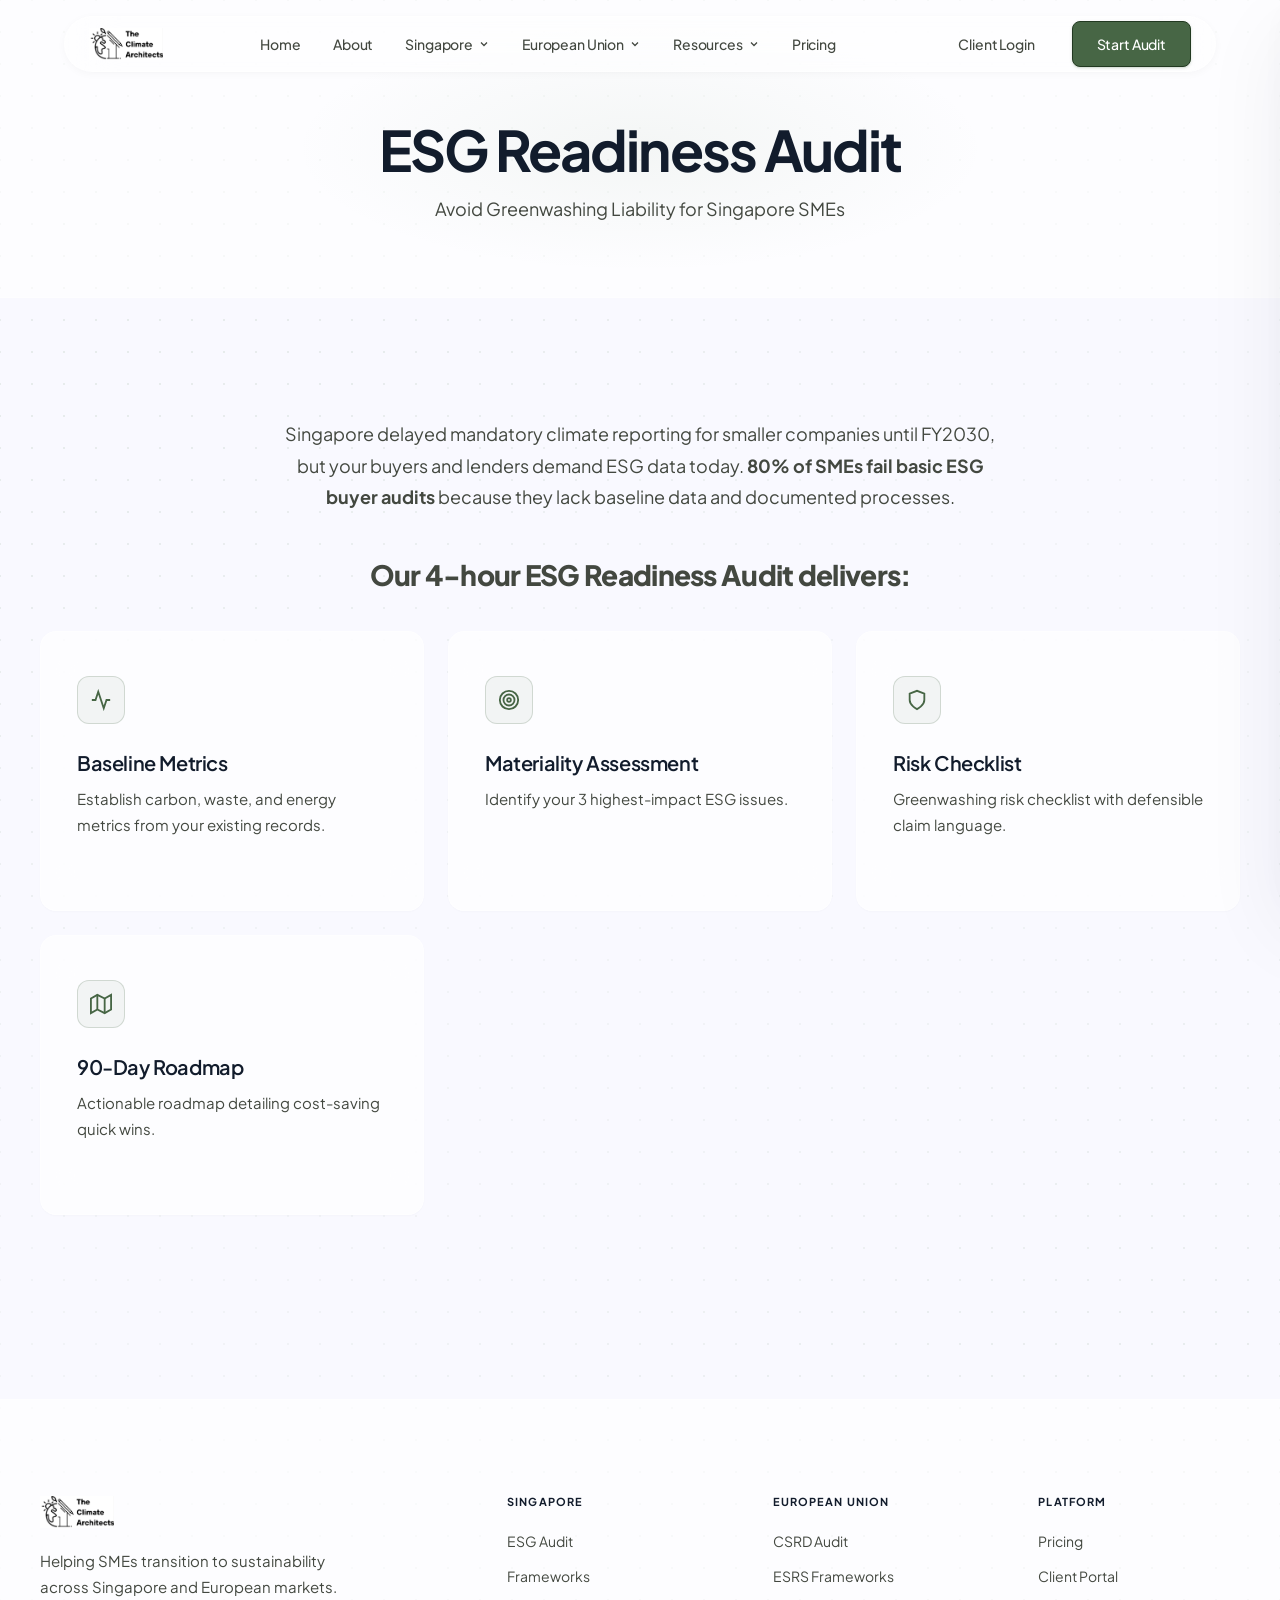
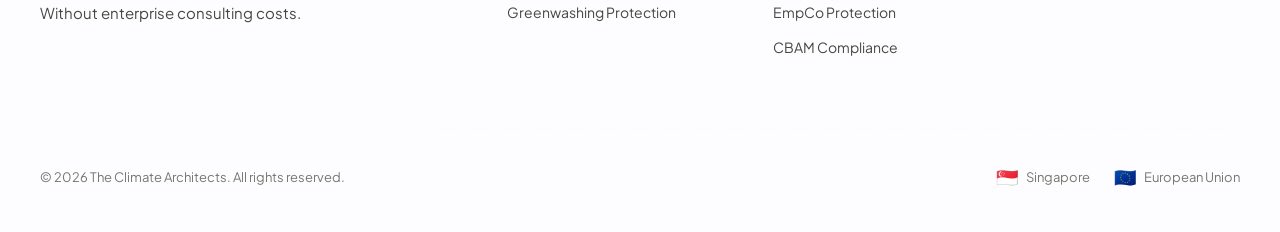
==== public/audit.html @ 2e33638d "Add files via upload" ====
<!DOCTYPE html>
<html lang="en">
<head>
    <meta charset="UTF-8">
    <meta name="viewport" content="width=device-width, initial-scale=1.0">
    <title>ESG Readiness Audit | The Climate Architects</title>
    <link rel="stylesheet" href="css/theme.css?v=3.1">
    
</head>
<body>

<div id="canvas-container"></div>

<nav id="navbar">
    <div class="nav-container">
        <a href="index.html" class="logo"><img src="logo.png" alt="The Climate Architects Logo"></a>
        <ul class="nav-links">
            <li><a href="index.html">Home</a></li>
            <li><a href="index.html#about">About</a></li>
            
            <li>
                <button class="nav-parent">
                    Singapore <svg width="12" height="12" viewBox="0 0 24 24" fill="none" stroke="currentColor" stroke-width="2.5"><polyline points="6 9 12 15 18 9"/></svg>
                </button>
                <div class="nav-dropdown">
                    <div class="dropdown-section-label">Singapore Services</div>
                    <a href="audit.html" class="active">ESG Readiness Audit <span class="dd-market sg">SG</span></a>
                    <a href="frameworks.html" >ESG Frameworks <span class="dd-market sg">SG</span></a>
                    <a href="protection.html" >Greenwashing Protection <span class="dd-market sg">SG</span></a>
                </div>
            </li>

            <li>
                <button class="nav-parent">
                    European Union <svg width="12" height="12" viewBox="0 0 24 24" fill="none" stroke="currentColor" stroke-width="2.5"><polyline points="6 9 12 15 18 9"/></svg>
                </button>
                <div class="nav-dropdown">
                    <div class="dropdown-section-label">EU Services</div>
                    <a href="eu-audit.html">CSRD Gap Analysis <span class="dd-market eu">EU</span></a>
                    <a href="eu-frameworks.html">ESRS Frameworks <span class="dd-market eu">EU</span></a>
                    <a href="eu-protection.html">Greenwashing (EmpCo) <span class="dd-market eu">EU</span></a>
                    <a href="eu-cbam.html">CBAM Compliance <span class="dd-market eu">EU</span></a>
                </div>
            </li>
            
            <li>
                <button class="nav-parent">Resources <svg width="12" height="12" viewBox="0 0 24 24" fill="none" stroke="currentColor" stroke-width="2.5"><polyline points="6 9 12 15 18 9"/></svg></button>
                <div class="nav-dropdown">
                    <div class="dropdown-section-label">Knowledge Hub</div>
                    <a href="index.html#decarb-lab">Decarbonisation Lab</a>
                    <a href="#">Templates Library</a>
                    <a href="#">Academy & Blog</a>
                </div>
            </li>

            <li><a href="pricing.html" >Pricing</a></li>
        </ul>
        <div class="nav-cta">
            <a href="dashboard.html" class="btn btn-ghost-login">Client Login</a>
            <a href="dashboard.html" class="btn btn-primary">Start Audit</a>
        </div>
        <button class="mobile-toggle" aria-label="Toggle navigation" aria-expanded="false">
            <span></span>
            <span></span>
            <span></span>
        </button>
    </div>
</nav>

<!-- Mobile Navigation Drawer -->
<div class="mobile-nav-drawer" id="mobileNavDrawer">
    <ul class="mobile-nav-links">
        <li><a href="index.html">Home</a></li>
        <li><a href="index.html#about">About</a></li>
        <li>
            <button>Singapore <svg width="12" height="12" viewBox="0 0 24 24" fill="none" stroke="currentColor" stroke-width="2.5"><polyline points="6 9 12 15 18 9"/></svg></button>
            <div class="mobile-sub-drawer">
                <a href="audit.html">ESG Readiness Audit</a>
                <a href="frameworks.html">ESG Frameworks</a>
                <a href="protection.html">Greenwashing Protection</a>
            </div>
        </li>
        <li>
            <button>European Union <svg width="12" height="12" viewBox="0 0 24 24" fill="none" stroke="currentColor" stroke-width="2.5"><polyline points="6 9 12 15 18 9"/></svg></button>
            <div class="mobile-sub-drawer">
                <a href="eu-audit.html">CSRD Gap Analysis</a>
                <a href="eu-frameworks.html">ESRS Frameworks</a>
                <a href="eu-protection.html">Greenwashing (EmpCo)</a>
                <a href="eu-cbam.html">CBAM Compliance</a>
            </div>
        </li>
        <li>
            <button>Resources <svg width="12" height="12" viewBox="0 0 24 24" fill="none" stroke="currentColor" stroke-width="2.5"><polyline points="6 9 12 15 18 9"/></svg></button>
            <div class="mobile-sub-drawer">
                <a href="index.html#decarb-lab">Decarbonisation Lab</a>
                <a href="#">Templates Library</a>
                <a href="#">Academy & Blog</a>
            </div>
        </li>
        <li><a href="pricing.html">Pricing</a></li>
        <li><a href="dashboard.html">Client Login</a></li>
    </ul>
</div>


    <div class="page-header">
        <h1 class="reveal">ESG Readiness Audit</h1>
        <p class="reveal delay-1">Avoid Greenwashing Liability for Singapore SMEs</p>
    </div>

    <section>
        <div class="section-container">
            <div class="text-content reveal">
                <p>Singapore delayed mandatory climate reporting for smaller companies until FY2030, but your buyers and lenders demand ESG data today. <strong>80% of SMEs fail basic ESG buyer audits</strong> because they lack baseline data and documented processes.</p>
            </div>
            <h3 class="reveal" style="text-align: center; margin-bottom: 40px; font-weight: 800; color: var(--color-charcoal-700);">Our 4-hour ESG Readiness Audit delivers:</h3>
            <div class="value-props">
                <div class="value-card reveal"><div class="icon-box"><svg viewBox="0 0 24 24" fill="none" stroke="currentColor" stroke-width="2"><polyline points="22 12 18 12 15 21 9 3 6 12 2 12"/></svg></div><h3>Baseline Metrics</h3><p>Establish carbon, waste, and energy metrics from your existing records.</p></div>
                <div class="value-card reveal"><div class="icon-box"><svg viewBox="0 0 24 24" fill="none" stroke="currentColor" stroke-width="2"><circle cx="12" cy="12" r="10"/><circle cx="12" cy="12" r="6"/><circle cx="12" cy="12" r="2"/></svg></div><h3>Materiality Assessment</h3><p>Identify your 3 highest-impact ESG issues.</p></div>
                <div class="value-card reveal"><div class="icon-box"><svg viewBox="0 0 24 24" fill="none" stroke="currentColor" stroke-width="2"><path d="M12 22s8-4 8-10V5l-8-3-8 3v7c0 6 8 10 8 10z"/></svg></div><h3>Risk Checklist</h3><p>Greenwashing risk checklist with defensible claim language.</p></div>
                <div class="value-card reveal"><div class="icon-box"><svg viewBox="0 0 24 24" fill="none" stroke="currentColor" stroke-width="2"><polygon points="1 6 1 22 8 18 16 22 23 18 23 2 16 6 8 2 1 6"/><line x1="8" y1="2" x2="8" y2="18"/><line x1="16" y1="6" x2="16" y2="22"/></svg></div><h3>90-Day Roadmap</h3><p>Actionable roadmap detailing cost-saving quick wins.</p></div>
            </div>
        </div>
    </section>

    <footer>
    <div class="footer-content">
        <div>
            <a href="index.html" class="footer-logo"><img src="logo.png" alt="The Climate Architects Logo"></a>
            <p style="font-size: 15px; max-width: 300px;">Helping SMEs transition to sustainability across Singapore and European markets. Without enterprise consulting costs.</p>
        </div>
        <div class="footer-section">
            <h3>Singapore</h3>
            <ul class="footer-links">
                <li><a href="audit.html">ESG Audit</a></li>
                <li><a href="frameworks.html">Frameworks</a></li>
                <li><a href="protection.html">Greenwashing Protection</a></li>
            </ul>
        </div>
        <div class="footer-section">
            <h3>European Union</h3>
            <ul class="footer-links">
                <li><a href="eu-audit.html">CSRD Audit</a></li>
                <li><a href="eu-frameworks.html">ESRS Frameworks</a></li>
                <li><a href="eu-protection.html">EmpCo Protection</a></li>
                <li><a href="eu-cbam.html">CBAM Compliance</a></li>
            </ul>
        </div>
        <div class="footer-section">
            <h3>Platform</h3>
            <ul class="footer-links">
                <li><a href="pricing.html">Pricing</a></li>
                <li><a href="dashboard.html">Client Portal</a></li>
            </ul>
        </div>
    </div>
    <div class="footer-bottom">
        <span>&copy; 2026 The Climate Architects. All rights reserved.</span>
        <span style="display:flex;gap:24px;align-items:center;">
            <span style="display:flex;align-items:center;gap:8px;"><span style="font-size:18px;">🇸🇬</span> Singapore</span>
            <span style="display:flex;align-items:center;gap:8px;"><span style="font-size:18px;">🇪🇺</span> European Union</span>
        </span>
    </div>
</footer>
<script src="js/main.js?v=3.1"></script>
</body>
</html>
---- public/css/theme.css ----
/* ═══════════════════════════════════════════════════════════
   THE CLIMATE ARCHITECTS — DESIGN SYSTEM
   Inspired by: Climate Architect Pro (Stitch Horizon Remix)
   Version: 4.0 — Premium Remix
   ═══════════════════════════════════════════════════════════ */

@import url('https://fonts.googleapis.com/css2?family=Inter:wght@300;400;500;600;700&family=Plus+Jakarta+Sans:wght@300;400;500;600;700;800&display=swap');

/* ─────────────────────────────────────────
   1. DESIGN TOKENS
   ───────────────────────────────────────── */
:root {
    /* Primary Accent — Forest Green from Stitch Remix */
    --color-primary:          #476645;
    --color-primary-hover:    #304e2f;
    --color-primary-dark:     #223921;
    --color-primary-tint:     rgba(71, 102, 69, 0.06);
    --color-primary-tint2:    rgba(71, 102, 69, 0.12);
    --color-primary-border:   rgba(71, 102, 69, 0.20);
    --color-primary-glow:     rgba(71, 102, 69, 0.15);

    /* Surface Scale — Stitch Remix cool white/blue */
    --color-bg:               #f9f9ff;   /* surface — cool paper */
    --color-bg-subtle:        #f0f3ff;   /* surface-container-low */
    --color-bg-muted:         #e7eeff;   /* surface-container */
    --color-bg-card:          rgba(255, 255, 255, 0.65); /* glass card base */
    --color-bg-panel:         #f0f3ff;   /* legacy alias */
    --color-bg-white:         #FFFFFF;
    --color-bg-cream:         #f9f9ff;
    --color-bg-panel2:        #e7eeff;

    /* Borders — Glass Edge */
    --color-border:           rgba(255, 255, 255, 0.4);
    --color-border-hover:     rgba(255, 255, 255, 0.6);
    --color-border-light:     rgba(255, 255, 255, 0.3);

    /* Text Scale */
    --color-text:             #121c2c;   /* on-surface — high-contrast slate dark */
    --color-text-dark:        #121c2c;   /* legacy alias */
    --color-text-mid:         #434840;   /* on-surface-variant — soft charcoal body */
    --color-text-muted:       #737970;   /* outline */
    --color-text-light:       #939990;

    /* Fonts */
    --font-sans: 'Plus Jakarta Sans', 'Inter', sans-serif;
    --font-display: 'Plus Jakarta Sans', 'Inter', sans-serif;
    --font-mono: 'JetBrains Mono', 'Fira Code', monospace;

    /* Radius — Stitch Remix */
    --radius-sm:   4px;
    --radius-md:   8px;
    --radius-base: 12px;
    --radius-lg:   12px;
    --radius-xl:   16px;
    --radius-2xl:  16px;
    --radius-3xl:  24px;
    --radius-full: 9999px;

    /* Shadows — tonal, extremely soft */
    --shadow-xs:   0 1px 2px rgba(18, 28, 44, 0.02);
    --shadow-sm:   0 2px 8px rgba(18, 28, 44, 0.03), 0 1px 2px rgba(18, 28, 44, 0.01);
    --shadow-md:   0 8px 24px rgba(18, 28, 44, 0.04), 0 2px 8px rgba(18, 28, 44, 0.02);
    --shadow-lg:   0 20px 48px rgba(18, 28, 44, 0.05), 0 4px 16px rgba(18, 28, 44, 0.02);
    --shadow-xl:   0 32px 80px rgba(18, 28, 44, 0.06), 0 8px 32px rgba(18, 28, 44, 0.03);
    --shadow-glow: 0 0 0 1px rgba(71, 102, 69, 0.2), 0 4px 20px var(--color-primary-glow);

    /* Easing */
    --ease-out:    cubic-bezier(0.16, 1, 0.3, 1);
    --ease-spring: cubic-bezier(0.34, 1.56, 0.64, 1);
    --ease-in-out: cubic-bezier(0.4, 0, 0.2, 1);
    --transition-premium: cubic-bezier(0.16, 1, 0.3, 1);
    --transition-spring:  cubic-bezier(0.34, 1.56, 0.64, 1);

    /* Spacing Scale */
    --space-1: 4px;   --space-2: 8px;    --space-3: 12px;  --space-4: 16px;
    --space-5: 20px;  --space-6: 24px;   --space-8: 32px;  --space-10: 40px;
    --space-12: 48px; --space-16: 64px;  --space-20: 80px; --space-24: 96px;
    --space-32: 128px; --space-40: 160px;

    /* Legacy sage aliases */
    --color-primary-sage:         #476645;
    --color-primary-sage-hover:   #304e2f;
    --color-primary-sage-tint:    rgba(71, 102, 69, 0.06);
    --color-primary-sage-glow:    rgba(71, 102, 69, 0.15);
}

/* ─────────────────────────────────────────
   2. BASE RESET
   ───────────────────────────────────────── */
*, *::before, *::after {
    margin: 0;
    padding: 0;
    box-sizing: border-box;
}

html {
    scroll-behavior: smooth;
    -webkit-text-size-adjust: 100%;
    background: var(--color-bg);
}

body {
    font-family: var(--font-sans);
    font-size: 16px;
    line-height: 1.6;
    color: var(--color-text-mid);
    background: var(--color-bg);
    -webkit-font-smoothing: antialiased;
    -moz-osx-font-smoothing: grayscale;
    overflow-x: hidden;
    position: relative;
}

body::before {
    content: '';
    position: fixed;
    top: 0;
    left: 10%;
    width: 80%;
    height: 60vh;
    background: radial-gradient(circle at 50% 0%, rgba(224, 242, 254, 0.7) 0%, rgba(249, 249, 255, 0) 80%);
    pointer-events: none;
    z-index: -1;
}

body::after {
    content: '';
    position: fixed;
    bottom: -100px;
    right: 5%;
    width: 600px;
    height: 600px;
    background: radial-gradient(circle, rgba(200, 236, 194, 0.15) 0%, rgba(249, 249, 255, 0) 70%);
    pointer-events: none;
    z-index: -1;
    border-radius: 50%;
}

img, svg { display: block; max-width: 100%; }
button { cursor: pointer; font-family: inherit; }
a { text-decoration: none; color: inherit; }

/* ─────────────────────────────────────────
   3. TYPOGRAPHY — Auralis Scale
   ───────────────────────────────────────── */
h1, h2, h3, h4, h5, h6 {
    font-family: var(--font-display);
    color: var(--color-text);
    font-weight: 600;
    line-height: 1.08;
    letter-spacing: -0.03em;
}

h1 { font-size: clamp(48px, 7vw, 84px);  letter-spacing: -0.04em; font-weight: 600; line-height: 1.04; }
h2 { font-size: clamp(32px, 5vw, 56px);  letter-spacing: -0.035em; line-height: 1.08; }
h3 { font-size: clamp(20px, 2.5vw, 28px); letter-spacing: -0.025em; }
h4 { font-size: 20px; letter-spacing: -0.02em; }
h5 { font-size: 16px; letter-spacing: -0.01em; font-weight: 600; }

p { line-height: 1.75; color: var(--color-text-mid); }

/* ─────────────────────────────────────────
   4. LAYOUT
   ───────────────────────────────────────── */
.section-container {
    max-width: 1280px;
    margin: 0 auto;
    padding: 120px 40px;
}

.section-header {
    margin-bottom: 72px;
    max-width: 640px;
}

.section-header.centered {
    text-align: center;
    margin-left: auto;
    margin-right: auto;
}

/* Section Eyebrow Label */
.section-eyebrow {
    display: inline-flex;
    align-items: center;
    gap: 8px;
    background: var(--color-primary-tint);
    border: 1px solid var(--color-primary-border);
    color: var(--color-primary);
    padding: 5px 14px;
    border-radius: var(--radius-full);
    font-size: 11px;
    font-weight: 600;
    text-transform: uppercase;
    letter-spacing: 0.10em;
    margin-bottom: 20px;
}

.section-title {
    color: var(--color-text);
    margin-bottom: 16px;
}

.section-subtitle {
    font-size: 18px;
    line-height: 1.75;
    color: var(--color-text-mid);
    max-width: 560px;
}

/* ─────────────────────────────────────────
   5. NAVIGATION
   ───────────────────────────────────────── */
#navbar,
.navbar {
    position: fixed;
    top: 16px;
    left: 5%;
    right: 5%;
    width: 90%;
    max-width: 1200px;
    margin: 0 auto;
    z-index: 1000;
    background: rgba(255, 255, 255, 0.45);
    backdrop-filter: blur(24px) saturate(140%);
    -webkit-backdrop-filter: blur(24px) saturate(140%);
    border: 1px solid rgba(255, 255, 255, 0.45);
    border-radius: var(--radius-full);
    transition: all 0.4s var(--ease-out);
    box-shadow: var(--shadow-sm);
    height: 56px;
}

#navbar.scrolled,
.navbar.scrolled {
    top: 8px;
    background: rgba(255, 255, 255, 0.80);
    box-shadow: var(--shadow-md);
    border-color: rgba(255, 255, 255, 0.60);
}

.nav-container,
.nav-inner {
    padding: 0 24px;
    height: 100%;
    display: flex;
    align-items: center;
    justify-content: space-between;
    gap: 24px;
}

.logo img,
.nav-logo img {
    height: 32px;
    width: auto;
    mix-blend-mode: multiply;
}

.nav-links {
    display: flex;
    align-items: center;
    gap: 4px;
    list-style: none;
}

.nav-links li {
    position: relative;
}

.nav-links a,
.nav-links button,
.nav-parent {
    color: var(--color-text-mid);
    font-size: 14px;
    font-weight: 500;
    padding: 8px 14px;
    border-radius: var(--radius-md);
    background: none;
    border: none;
    transition: all 0.18s var(--ease-out);
    display: flex;
    align-items: center;
    gap: 5px;
    letter-spacing: -0.01em;
    cursor: pointer;
    font-family: inherit;
}

.nav-links a:hover,
.nav-parent:hover,
.nav-links button:hover {
    color: var(--color-text);
    background: var(--color-bg-subtle);
}

.nav-links a.active,
.nav-links button.active,
.nav-parent.active {
    color: var(--color-primary);
    background: var(--color-primary-tint);
}

.nav-cta,
.nav-actions {
    display: flex;
    align-items: center;
    gap: 12px;
}

.btn-ghost-login,
.nav-login {
    font-size: 14px;
    font-weight: 500;
    color: var(--color-text-mid);
    padding: 8px 14px;
    border-radius: var(--radius-md);
    transition: all 0.18s ease;
    background: transparent;
    border: none;
    cursor: pointer;
}

.btn-ghost-login:hover,
.nav-login:hover {
    color: var(--color-text);
    background: var(--color-bg-subtle);
}

/* Dropdown styling */
.nav-dropdown {
    position: absolute;
    top: calc(100% + 8px);
    left: 50%;
    transform: translateX(-50%) translateY(-8px);
    background: var(--color-bg-card);
    border: 1px solid var(--color-border);
    border-radius: var(--radius-xl);
    padding: 8px;
    min-width: 235px;
    box-shadow: var(--shadow-lg);
    opacity: 0;
    pointer-events: none;
    transition: all 0.22s var(--ease-out);
    z-index: 100;
    display: flex;
    flex-direction: column;
    gap: 2px;
    text-align: left;
}

.nav-links li:hover .nav-dropdown,
.nav-links li.open .nav-dropdown {
    opacity: 1;
    pointer-events: all;
    transform: translateX(-50%) translateY(0);
}

.nav-dropdown a {
    display: block;
    padding: 10px 14px;
    font-size: 13.5px;
    color: var(--color-text-mid);
    border-radius: var(--radius-md);
    transition: all 0.15s ease;
    font-weight: 500;
    text-align: left;
}

.nav-dropdown a:hover {
    color: var(--color-text);
    background: var(--color-bg-subtle);
}

.dropdown-section-label {
    font-size: 10px;
    font-weight: 700;
    text-transform: uppercase;
    letter-spacing: 0.08em;
    color: var(--color-text-muted);
    padding: 6px 14px 4px;
    text-align: left;
}

.dd-market {
    float: right;
    font-size: 9px;
    font-weight: 700;
    padding: 2px 6px;
    border-radius: 4px;
    text-transform: uppercase;
    margin-left: 8px;
    letter-spacing: 0.02em;
    display: inline-block;
}

.dd-market.sg {
    background: var(--color-primary-tint);
    color: var(--color-primary);
    border: 1px solid var(--color-primary-border);
}

.dd-market.eu {
    background: var(--color-bg-muted);
    color: var(--color-text-mid);
    border: 1px solid var(--color-border);
}

/* ─────────────────────────────────────────
   6. BUTTONS
   ───────────────────────────────────────── */
.btn {
    display: inline-flex;
    align-items: center;
    justify-content: center;
    gap: 8px;
    padding: 11px 24px;
    font-family: var(--font-sans);
    font-size: 14px;
    font-weight: 500;
    letter-spacing: -0.01em;
    border-radius: var(--radius-md);
    border: 1px solid transparent;
    cursor: pointer;
    text-decoration: none;
    transition: all 0.2s var(--ease-out);
    white-space: nowrap;
    position: relative;
    overflow: hidden;
}

.btn-primary {
    background: var(--color-primary);
    color: #FFFFFF;
    border-color: var(--color-primary-dark);
    box-shadow: 0 1px 3px rgba(122, 155, 118, 0.3), 0 1px 1px rgba(0,0,0,0.05);
}

.btn-primary:hover {
    background: var(--color-primary-hover);
    border-color: var(--color-primary-dark);
    transform: translateY(-1px);
    box-shadow: 0 4px 16px rgba(122, 155, 118, 0.25), 0 2px 4px rgba(0,0,0,0.06);
}

.btn-primary:active {
    transform: translateY(0);
    box-shadow: 0 1px 3px rgba(122, 155, 118, 0.2);
}

.btn-secondary {
    background: var(--color-bg-card);
    color: var(--color-text);
    border-color: var(--color-border);
    box-shadow: var(--shadow-xs);
}

.btn-secondary:hover {
    background: var(--color-bg-subtle);
    border-color: var(--color-border-hover);
    transform: translateY(-1px);
    box-shadow: var(--shadow-sm);
}

.btn-outline {
    background: transparent;
    color: var(--color-text);
    border-color: var(--color-border);
}

.btn-outline:hover {
    background: var(--color-bg-subtle);
    border-color: var(--color-border-hover);
    transform: translateY(-1px);
}

.btn-ghost {
    background: transparent;
    color: var(--color-text-mid);
    border-color: transparent;
    padding: 8px 14px;
}

.btn-ghost:hover {
    background: var(--color-bg-subtle);
    color: var(--color-text);
}

.btn-lg {
    padding: 14px 32px;
    font-size: 15px;
    font-weight: 600;
    letter-spacing: -0.015em;
}

.btn-sm {
    padding: 7px 14px;
    font-size: 13px;
}

/* ─────────────────────────────────────────
   7. CARDS & GLASS PANELS
   ───────────────────────────────────────── */
.card,
.card-panel,
.value-card,
.action-grid,
.chamber-card,
.sme-box,
.testimonial-modern,
.modal-box {
    backdrop-filter: blur(24px) saturate(120%);
    -webkit-backdrop-filter: blur(24px) saturate(120%);
}

.card {
    background: var(--color-bg-card);
    border: 1px solid var(--color-border);
    border-radius: var(--radius-2xl);
    padding: 40px;
    transition: all 0.25s var(--ease-out);
    box-shadow: var(--shadow-xs);
}

.card:hover {
    border-color: var(--color-border-hover);
    box-shadow: var(--shadow-md);
    transform: translateY(-3px);
}

.card-panel {
    background: var(--color-bg-subtle);
    border: 1px solid var(--color-border);
    border-radius: var(--radius-2xl);
    padding: 40px;
}

/* ─────────────────────────────────────────
   8. HERO SECTION
   ───────────────────────────────────────── */
.hero-section {
    min-height: 100vh;
    display: flex;
    align-items: center;
    position: relative;
    overflow: hidden;
    background: var(--color-bg);
}

/* Dot grid background */
#canvas-container {
    position: absolute;
    inset: 0;
    pointer-events: none;
    z-index: 0;
    overflow: hidden;
}

/* Static CSS fallback dot grid */
.canvas-container-fallback {
    background-image: radial-gradient(circle, rgba(122,155,118,0.12) 1px, transparent 1px);
    background-size: 28px 28px;
}

/* Hero layout */
.hero {
    min-height: 100vh;
    display: flex;
    align-items: center;
    padding: 140px 40px 100px;
    position: relative;
    z-index: 10;
    overflow: hidden;
}

/* Organic Codex sky blue/purple glow backdrop */
.hero::before {
    content: '';
    position: absolute;
    top: -20%;
    left: -10%;
    width: 120%;
    height: 140%;
    background: 
        radial-gradient(circle at 15% 20%, rgba(186, 230, 253, 0.75) 0%, transparent 50%),
        radial-gradient(circle at 85% 15%, rgba(196, 181, 253, 0.55) 0%, transparent 60%),
        radial-gradient(circle at 50% -10%, rgba(224, 242, 254, 0.95) 0%, transparent 70%),
        radial-gradient(circle at 60% 60%, rgba(238, 242, 255, 0.8) 0%, transparent 50%);
    filter: blur(100px);
    z-index: -1;
    pointer-events: none;
    animation: slow-glow-movement 20s ease-in-out infinite alternate;
}

@keyframes slow-glow-movement {
    0% { transform: scale(1) translate(0, 0); }
    100% { transform: scale(1.05) translate(1%, 1%); }
}

.hero-container {
    max-width: 1280px;
    margin: 0 auto;
    width: 100%;
    display: grid;
    grid-template-columns: 1fr 1fr;
    gap: 80px;
    align-items: center;
    position: relative;
    z-index: 2;
}

.hero-content-box { max-width: 640px; }

.hero-eyebrow {
    display: inline-flex;
    align-items: center;
    gap: 8px;
    background: var(--color-primary-tint);
    border: 1px solid var(--color-primary-border);
    color: var(--color-primary);
    padding: 5px 14px;
    border-radius: var(--radius-full);
    font-size: 11px;
    font-weight: 600;
    text-transform: uppercase;
    letter-spacing: 0.10em;
    margin-bottom: 28px;
    animation: fadeInDown 0.7s var(--ease-out) 0.1s both;
}

.hero-eyebrow-dot {
    width: 5px;
    height: 5px;
    background: var(--color-primary);
    border-radius: 50%;
    animation: pulse-dot 2s ease infinite;
}

.hero h1 {
    font-size: clamp(32px, 4.2vw, 50px);
    font-weight: 500;
    line-height: 1.18;
    letter-spacing: -0.025em;
    color: var(--color-text);
    margin-bottom: 24px;
    animation: fadeInUp 0.8s var(--ease-out) 0.2s both;
}

.hero h1 em {
    font-style: italic;
    font-family: Georgia, 'Playfair Display', serif;
    font-weight: 400;
    color: var(--color-primary);
}

.hero-subheading {
    font-size: 18px;
    line-height: 1.75;
    color: var(--color-text-mid);
    max-width: 520px;
    margin-bottom: 44px;
    animation: fadeInUp 0.8s var(--ease-out) 0.3s both;
}

.hero-ctas {
    display: flex;
    gap: 12px;
    flex-wrap: wrap;
    margin-bottom: 56px;
    animation: fadeInUp 0.8s var(--ease-out) 0.42s both;
}

.hero-trust {
    font-size: 11px;
    color: var(--color-text-muted);
    font-weight: 600;
    text-transform: uppercase;
    letter-spacing: 0.12em;
    margin-bottom: 16px;
    display: block;
    animation: fadeInUp 0.7s var(--ease-out) 0.56s both;
}

.hero-markets {
    display: flex;
    gap: 12px;
    flex-wrap: wrap;
    animation: fadeInUp 0.7s var(--ease-out) 0.64s both;
}

.hero-market-btn {
    display: flex;
    align-items: center;
    gap: 12px;
    background: var(--color-bg-card);
    border: 1px solid var(--color-border);
    border-radius: var(--radius-xl);
    padding: 14px 20px;
    cursor: pointer;
    text-decoration: none;
    transition: all 0.22s var(--ease-out);
    box-shadow: var(--shadow-xs);
}

.hero-market-btn:hover {
    border-color: var(--color-primary-border);
    transform: translateY(-2px);
    box-shadow: var(--shadow-sm);
}

.hm-flag { font-size: 22px; }
.hm-text { text-align: left; }

.hm-title {
    font-size: 13px;
    font-weight: 600;
    color: var(--color-text);
    letter-spacing: -0.01em;
    display: block;
}

.hm-sub {
    font-size: 11px;
    color: var(--color-text-muted);
    margin-top: 2px;
    display: block;
}

/* Hero Graphic - Animated Radar Chart */
.hero-graphic {
    display: flex;
    align-items: center;
    justify-content: center;
    position: relative;
    animation: fadeInRight 0.9s var(--ease-out) 0.4s both;
}

.radar-wrapper {
    position: relative;
    width: 100%;
    aspect-ratio: 1/1;
    max-width: 440px;
    margin: 0 auto;
    display: flex;
    align-items: center;
    justify-content: center;
    background: rgba(255, 255, 255, 0.45);
    backdrop-filter: blur(28px) saturate(130%);
    -webkit-backdrop-filter: blur(28px) saturate(130%);
    border: 1px solid rgba(255, 255, 255, 0.45);
    border-radius: 50%;
    padding: 32px;
    box-shadow: var(--shadow-md);
    transition: all 0.4s var(--ease-out);
}

.radar-wrapper:hover {
    box-shadow: var(--shadow-lg);
    border-color: rgba(255, 255, 255, 0.65);
    transform: translateY(-2px);
}

.radar-svg {
    width: 100%;
    height: auto;
    opacity: 0.85;
    color: var(--color-primary);
}

/* Concentric dashed circles crawling animation */
.radar-circle-dashed {
    stroke: var(--color-primary);
    opacity: 0.25;
}
.radar-circle-dashed.outer {
    animation: rotate-dashed-clockwise 60s linear infinite;
}
.radar-circle-dashed.middle {
    animation: rotate-dashed-counter 40s linear infinite;
}
.radar-circle-dashed.inner {
    animation: rotate-dashed-clockwise 25s linear infinite;
}

@keyframes rotate-dashed-clockwise {
    to { stroke-dashoffset: -100; }
}
@keyframes rotate-dashed-counter {
    to { stroke-dashoffset: 100; }
}

/* Radar Sweep Line Animation */
.radar-sweep {
    transform-origin: 200px 200px;
    animation: radar-sweep-rotate 8s linear infinite;
    stroke: var(--color-primary);
}
@keyframes radar-sweep-rotate {
    0% { transform: rotate(0deg); }
    100% { transform: rotate(360deg); }
}

/* Radar Axis Lines */
.radar-axis {
    stroke: var(--color-primary);
    opacity: 0.15;
}

/* Radar Polygon Breathing */
.radar-polygon {
    transform-origin: 200px 200px;
    stroke: var(--color-primary);
    animation: radar-poly-breathe 8s ease-in-out infinite;
}
@keyframes radar-poly-breathe {
    0%, 100% { transform: scale(1); opacity: 0.8; }
    50% { transform: scale(1.03); opacity: 0.95; }
}

/* Pulsing radar dots */
.radar-dot {
    transform-origin: center;
    animation: radar-dot-pulse 3s infinite ease-in-out;
}
.radar-dot:nth-child(even) {
    animation-delay: 1.5s;
}

@keyframes radar-dot-pulse {
    0%, 100% { transform: scale(1); opacity: 0.7; }
    50% { transform: scale(1.4); opacity: 1; fill: var(--color-primary-hover); }
}

/* Labels layout */
.radar-label {
    position: absolute;
    font-size: 10px;
    font-weight: 700;
    font-family: var(--font-sans);
    text-transform: uppercase;
    letter-spacing: 0.12em;
    color: var(--color-text-mid);
    user-select: none;
    pointer-events: none;
    transition: all 0.3s var(--ease-out);
}

.label-csrd  { top: 5%; left: 50%; transform: translateX(-50%); }
.label-cbam  { top: 22%; right: 10%; }
.label-csddd { bottom: 20%; right: 12%; }
.label-empco { bottom: 5%; left: 50%; transform: translateX(-50%); }
.label-eca   { top: 50%; left: 10%; transform: translateY(-50%); }
.label-nea   { top: 25%; left: 12%; }
.label-sgx   { top: 12%; left: 25%; }
.label-tca   { 
    top: 50%; 
    left: 50%; 
    transform: translate(-50%, -50%); 
    background: rgba(255, 255, 255, 0.95); 
    border: 1px solid var(--color-primary-border); 
    padding: 3px 8px; 
    border-radius: var(--radius-sm); 
    color: var(--color-primary); 
    font-weight: 800;
    box-shadow: var(--shadow-sm);
    z-index: 5;
}


/* ─────────────────────────────────────────
   9. STATS STRIP
   ───────────────────────────────────────── */
.stats-strip {
    background: var(--color-bg-card);
    border-top: 1px solid var(--color-border);
    border-bottom: 1px solid var(--color-border);
    padding: 64px 40px;
    position: relative;
    z-index: 10;
}

.stats-inner {
    max-width: 1280px;
    margin: 0 auto;
    display: grid;
    grid-template-columns: repeat(4, 1fr);
    gap: 0;
}

.stat-item {
    text-align: center;
    padding: 0 32px;
    border-right: 1px solid var(--color-border);
}

.stat-item:last-child { border-right: none; }

.stat-num {
    font-size: clamp(36px, 4vw, 56px);
    font-weight: 700;
    color: var(--color-text);
    line-height: 1;
    margin-bottom: 10px;
    letter-spacing: -0.04em;
    font-variant-numeric: tabular-nums;
}

.stat-label {
    font-size: 12px;
    color: var(--color-primary);
    font-weight: 600;
    text-transform: uppercase;
    letter-spacing: 0.1em;
}

/* ─────────────────────────────────────────
   10. SECTION ALTERNATION
   ───────────────────────────────────────── */
section { position: relative; }

section:nth-child(even) .section-bg { background: var(--color-bg-subtle); }

.section-divider {
    height: 1px;
    background: var(--color-border);
    margin: 0;
}

/* ─────────────────────────────────────────
   11. VALUE / FEATURE CARDS
   ───────────────────────────────────────── */
.value-props {
    display: grid;
    grid-template-columns: repeat(auto-fit, minmax(300px, 1fr));
    gap: 24px;
    margin-bottom: 64px;
}

.value-card {
    background: var(--color-bg-card);
    padding: 44px 36px;
    border-radius: var(--radius-2xl);
    border: 1px solid var(--color-border);
    transition: all 0.25s var(--ease-out);
    box-shadow: var(--shadow-xs);
    display: flex;
    flex-direction: column;
    position: relative;
    overflow: hidden;
}

.value-card::before {
    content: '';
    position: absolute;
    inset: 0;
    background: radial-gradient(ellipse at 0% 0%, var(--color-primary-tint) 0%, transparent 60%);
    opacity: 0;
    transition: opacity 0.35s ease;
    pointer-events: none;
}

.value-card:hover {
    border-color: var(--color-primary-border);
    box-shadow: var(--shadow-glow);
    transform: translateY(-4px);
}

.value-card:hover::before { opacity: 1; }

.value-icon,
.icon-box {
    width: 48px;
    height: 48px;
    background: var(--color-primary-tint);
    border: 1px solid var(--color-primary-border);
    border-radius: var(--radius-lg);
    display: flex;
    align-items: center;
    justify-content: center;
    margin-bottom: 28px;
    flex-shrink: 0;
    transition: all 0.25s var(--ease-out);
}

.value-icon svg,
.icon-box svg {
    width: 22px;
    height: 22px;
    color: var(--color-primary);
    transition: color 0.22s ease;
}

.value-card:hover .value-icon,
.value-card:hover .icon-box {
    background: var(--color-primary);
    border-color: var(--color-primary);
}

.value-card:hover .value-icon svg,
.value-card:hover .icon-box svg { color: #FFF; }

.value-card h3 {
    font-size: 20px;
    font-weight: 600;
    margin-bottom: 12px;
    color: var(--color-text);
    letter-spacing: -0.02em;
}

.value-card p {
    font-size: 15px;
    color: var(--color-text-mid);
    line-height: 1.75;
    flex-grow: 1;
    margin-bottom: 28px;
}

/* Market Badges */
.badge-sg,
.badge-eu {
    display: inline-flex;
    align-items: center;
    gap: 4px;
    font-size: 10px;
    font-weight: 700;
    padding: 3px 10px;
    border-radius: var(--radius-full);
    letter-spacing: 0.05em;
    text-transform: uppercase;
}

.badge-sg {
    background: var(--color-primary-tint);
    color: var(--color-primary);
    border: 1px solid var(--color-primary-border);
}

.badge-eu {
    background: var(--color-bg-muted);
    color: var(--color-text-mid);
    border: 1px solid var(--color-border);
}

/* ─────────────────────────────────────────
   12. ACTION GRID (Solutions)
   ───────────────────────────────────────── */
.action-grid {
    display: grid;
    grid-template-columns: repeat(auto-fit, minmax(260px, 1fr));
    border: 1px solid var(--color-border);
    border-radius: var(--radius-2xl);
    overflow: hidden;
    background: var(--color-bg-card);
    box-shadow: var(--shadow-xs);
}

.action-card {
    padding: 44px 36px;
    border-right: 1px solid var(--color-border);
    border-bottom: 1px solid var(--color-border);
    position: relative;
    transition: background 0.2s ease;
    display: flex;
    flex-direction: column;
}

.action-card:last-child { border-right: none; }
.action-card:hover { background: var(--color-bg-subtle); }

.action-card::before {
    content: '';
    position: absolute;
    left: 0; top: 0; bottom: 0;
    width: 2px;
    background: var(--color-primary);
    opacity: 0;
    transition: opacity 0.22s ease;
}

.action-card:hover::before { opacity: 1; }

.action-card h3 {
    font-size: 19px;
    font-weight: 600;
    color: var(--color-text);
    margin-bottom: 14px;
    padding-right: 36px;
    letter-spacing: -0.02em;
}

.action-card p {
    font-size: 14px;
    color: var(--color-text-mid);
    line-height: 1.7;
}

.action-arrow {
    position: absolute;
    top: 44px;
    right: 36px;
    color: var(--color-text-muted);
    opacity: 0.35;
    transition: all 0.22s ease;
    font-size: 18px;
}

.action-card:hover .action-arrow {
    opacity: 1;
    color: var(--color-primary);
    transform: translate(2px, -2px);
}

/* ─────────────────────────────────────────
   13. SME ABOUT BOX
   ───────────────────────────────────────── */
.sme-box {
    background: var(--color-bg-card);
    border: 1px solid var(--color-border);
    border-radius: var(--radius-3xl);
    padding: 64px;
    box-shadow: var(--shadow-xs);
}

.sme-box .section-eyebrow { margin-bottom: 20px; }
.sme-box .section-title   { margin-bottom: 8px; }

.sme-box p {
    font-size: 16px;
    color: var(--color-text-mid);
    max-width: 780px;
    line-height: 1.8;
}

.sme-box p + p { margin-top: 20px; }
.sme-box p strong { color: var(--color-text); font-weight: 600; }

/* ─────────────────────────────────────────
   14. CHAMBER CARDS
   ───────────────────────────────────────── */
.chamber-cards {
    display: grid;
    grid-template-columns: 1fr 1fr;
    gap: 24px;
}

.chamber-card {
    border-radius: var(--radius-2xl);
    padding: 48px;
    text-decoration: none;
    transition: all 0.25s var(--ease-out);
    display: block;
    border: 1px solid var(--color-border);
    background: var(--color-bg-card);
    box-shadow: var(--shadow-xs);
    position: relative;
    overflow: hidden;
}

.chamber-card::before {
    content: '';
    position: absolute;
    inset: 0;
    opacity: 0;
    transition: opacity 0.3s ease;
}

.chamber-card.sg::before {
    background: radial-gradient(ellipse at 100% 0%, rgba(122,155,118,0.06) 0%, transparent 60%);
}

.chamber-card:hover { transform: translateY(-4px); box-shadow: var(--shadow-lg); }
.chamber-card:hover::before { opacity: 1; }

.chamber-card.sg:hover { border-color: var(--color-primary-border); }
.chamber-card.eu:hover { border-color: var(--color-border-hover); }

.cc-flag {
    font-size: 28px;
    margin-bottom: 24px;
    display: inline-flex;
    align-items: center;
    justify-content: center;
    background: var(--color-bg-subtle);
    width: 56px;
    height: 56px;
    border-radius: var(--radius-xl);
    border: 1px solid var(--color-border);
}

.cc-title {
    font-size: 24px;
    font-weight: 700;
    margin-bottom: 12px;
    color: var(--color-text);
    letter-spacing: -0.025em;
}

.cc-desc {
    font-size: 15px;
    line-height: 1.75;
    margin-bottom: 28px;
    color: var(--color-text-mid);
}

.cc-regs { display: flex; flex-wrap: wrap; gap: 6px; }

.cc-reg-tag {
    font-size: 11px;
    font-weight: 600;
    padding: 4px 12px;
    border-radius: var(--radius-full);
    border: 1px solid var(--color-border);
    letter-spacing: 0.02em;
    background: var(--color-bg-subtle);
    color: var(--color-text-mid);
}

.chamber-card.sg .cc-reg-tag {
    background: var(--color-primary-tint);
    color: var(--color-primary);
    border-color: var(--color-primary-border);
}

.cc-arrow {
    display: inline-flex;
    align-items: center;
    gap: 8px;
    font-size: 13px;
    font-weight: 600;
    margin-top: 32px;
    transition: gap 0.2s ease;
    letter-spacing: -0.01em;
}

.chamber-card.sg .cc-arrow { color: var(--color-primary); }
.chamber-card.eu .cc-arrow { color: var(--color-text); }
.chamber-card:hover .cc-arrow { gap: 14px; }

/* ─────────────────────────────────────────
   15. REGULATIONS TABS
   ───────────────────────────────────────── */
.chambers-strip {
    background: var(--color-bg-card);
    border-bottom: 1px solid var(--color-border);
    position: sticky;
    top: 64px;
    z-index: 100;
}

.cs-inner {
    max-width: 1280px;
    margin: 0 auto;
    padding: 0 40px;
    display: flex;
    gap: 0;
    overflow-x: auto;
}

.cs-tab {
    padding: 18px 24px;
    font-size: 13px;
    font-weight: 500;
    color: var(--color-text-mid);
    cursor: pointer;
    display: flex;
    align-items: center;
    gap: 8px;
    transition: color 0.18s ease;
    background: none;
    border: none;
    border-bottom: 2px solid transparent;
    font-family: var(--font-sans);
    letter-spacing: -0.01em;
    white-space: nowrap;
}

.cs-tab:hover { color: var(--color-text); }

.cs-tab.active {
    color: var(--color-primary);
    border-bottom-color: var(--color-primary);
    font-weight: 600;
}

.chamber-content { display: none; }

.chamber-content.active {
    display: block;
    animation: fadeUp 0.35s var(--ease-out);
}

@keyframes fadeUp {
    from { opacity: 0; transform: translateY(10px); }
    to   { opacity: 1; transform: translateY(0); }
}

/* ─────────────────────────────────────────
   16. REGULATION TABLE
   ───────────────────────────────────────── */
.reg-table-wrap {
    background: var(--color-bg-card);
    border-radius: var(--radius-2xl);
    border: 1px solid var(--color-border);
    box-shadow: var(--shadow-xs);
    overflow: hidden;
    margin-bottom: 28px;
}

.reg-table {
    width: 100%;
    border-collapse: collapse;
}

.reg-table th {
    padding: 16px 24px;
    text-align: left;
    font-size: 11px;
    font-weight: 600;
    text-transform: uppercase;
    letter-spacing: 0.08em;
    background: var(--color-bg-subtle);
    color: var(--color-text-muted);
    border-bottom: 1px solid var(--color-border);
}

.reg-table td {
    padding: 18px 24px;
    font-size: 14px;
    border-bottom: 1px solid var(--color-border);
    vertical-align: top;
    color: var(--color-text-mid);
    transition: background 0.15s ease;
}

.reg-table td:first-child { font-weight: 600; color: var(--color-text); }
.reg-table tr:last-child td { border-bottom: none; }
.reg-table tr:hover td { background: var(--color-bg-subtle); }

.reg-badge {
    display: inline-flex;
    align-items: center;
    gap: 4px;
    padding: 3px 10px;
    border-radius: var(--radius-full);
    font-size: 10px;
    font-weight: 700;
    text-transform: uppercase;
    letter-spacing: 0.05em;
    border: 1px solid transparent;
}

.rb-binding  { background: rgba(220,38,38,0.07);   color: #c53030; border-color: rgba(220,38,38,0.15); }
.rb-upcoming { background: rgba(217,119,6,0.07);   color: #b45309; border-color: rgba(217,119,6,0.15); }
.rb-active   { background: rgba(37,99,235,0.07);   color: #1d4ed8; border-color: rgba(37,99,235,0.15); }
.rb-pending  { background: rgba(107,114,128,0.07); color: #4b5563; border-color: rgba(107,114,128,0.15); }

/* ─────────────────────────────────────────
   17. TESTIMONIAL
   ───────────────────────────────────────── */
.testimonial-modern {
    background: var(--color-bg-card);
    border-radius: var(--radius-3xl);
    padding: 72px 64px;
    margin: 0 auto;
    max-width: 860px;
    position: relative;
    text-align: center;
    border: 1px solid var(--color-border);
    box-shadow: var(--shadow-sm);
}

.testimonial-modern::before {
    content: '\201C';
    position: absolute;
    top: 24px;
    left: 50%;
    transform: translateX(-50%);
    font-size: 100px;
    color: var(--color-primary-tint2);
    font-family: Georgia, serif;
    line-height: 1;
    pointer-events: none;
}

.testimonial-modern p {
    font-size: 22px;
    font-style: italic;
    color: var(--color-text);
    line-height: 1.65;
    font-weight: 500;
    position: relative;
    z-index: 1;
}

.testimonial-modern span {
    display: block;
    margin-top: 24px;
    color: var(--color-primary);
    font-weight: 600;
    font-size: 12px;
    text-transform: uppercase;
    letter-spacing: 0.12em;
}

/* ─────────────────────────────────────────
   18. VIDEO WRAPPER
   ───────────────────────────────────────── */
.video-wrapper {
    position: relative;
    padding-bottom: 56.25%;
    height: 0;
    overflow: hidden;
    border-radius: var(--radius-2xl);
    background: #111;
    box-shadow: var(--shadow-xl);
    border: 1px solid var(--color-border);
}

.video-wrapper iframe {
    position: absolute;
    top: 0; left: 0;
    width: 100%; height: 100%;
    border: 0;
}

/* ─────────────────────────────────────────
   19. DECARBONISATION BANNER
   ───────────────────────────────────────── */
.decarb-banner {
    background: var(--color-primary);
    border-radius: var(--radius-3xl);
    padding: 72px 64px;
    display: flex;
    align-items: center;
    justify-content: space-between;
    flex-wrap: wrap;
    gap: 40px;
    position: relative;
    overflow: hidden;
}

.decarb-banner::before {
    content: '';
    position: absolute;
    top: -40%;
    right: -10%;
    width: 400px;
    height: 400px;
    border-radius: 50%;
    background: rgba(255,255,255,0.05);
    pointer-events: none;
}

.decarb-banner::after {
    content: '';
    position: absolute;
    bottom: -60%;
    right: 10%;
    width: 300px;
    height: 300px;
    border-radius: 50%;
    background: rgba(255,255,255,0.04);
    pointer-events: none;
}

.decarb-banner h2 {
    font-size: clamp(24px, 3vw, 36px);
    font-weight: 700;
    margin-bottom: 16px;
    color: #FFFFFF;
    letter-spacing: -0.03em;
}

.decarb-banner > div > p {
    font-size: 16px;
    color: rgba(255, 255, 255, 0.80);
    margin-bottom: 28px;
    line-height: 1.7;
    max-width: 540px;
}

.decarb-banner .btn-primary {
    background: #FFFFFF;
    color: var(--color-primary);
    border-color: rgba(255,255,255,0.3);
    box-shadow: none;
}

.decarb-banner .btn-primary:hover {
    background: var(--color-bg);
    box-shadow: 0 4px 20px rgba(0,0,0,0.10);
}

.decarb-books {
    display: flex;
    gap: 16px;
    align-items: flex-end;
    position: relative;
    z-index: 1;
}

.decarb-book {
    border-radius: 8px;
    border: 2px solid rgba(255,255,255,0.25);
}

.decarb-book:nth-child(1) {
    width: 72px; height: 112px;
    background: rgba(255,255,255,0.15);
    transform: rotate(-5deg);
}

.decarb-book:nth-child(2) {
    width: 72px; height: 112px;
    background: rgba(255,255,255,0.10);
    transform: translateY(-10px);
}

/* ─────────────────────────────────────────
   20. CTA SECTION
   ───────────────────────────────────────── */
.cta-section {
    background: var(--color-bg-subtle);
    border-top: 1px solid var(--color-border);
    border-bottom: 1px solid var(--color-border);
    padding: 120px 40px;
    position: relative;
    z-index: 10;
    text-align: center;
    overflow: hidden;
}

/* Radial glow background */
.cta-section::before {
    content: '';
    position: absolute;
    top: 50%;
    left: 50%;
    transform: translate(-50%, -50%);
    width: 600px;
    height: 300px;
    background: radial-gradient(ellipse, rgba(122,155,118,0.08) 0%, transparent 70%);
    pointer-events: none;
}

.cta-section h2 {
    font-size: clamp(32px, 5vw, 56px);
    font-weight: 700;
    color: var(--color-text);
    margin-bottom: 20px;
    letter-spacing: -0.035em;
    position: relative;
}

.cta-section p {
    font-size: 18px;
    color: var(--color-text-mid);
    margin-bottom: 40px;
    line-height: 1.7;
    max-width: 480px;
    margin-left: auto;
    margin-right: auto;
    position: relative;
}

/* ─────────────────────────────────────────
   21. FOOTER
   ───────────────────────────────────────── */
footer {
    background: var(--color-bg-card);
    border-top: 1px solid var(--color-border);
    padding: 96px 40px 40px;
    position: relative;
    z-index: 10;
}

.footer-content {
    max-width: 1280px;
    margin: 0 auto;
    display: grid;
    grid-template-columns: 2fr 1fr 1fr 1fr;
    gap: 64px;
    margin-bottom: 64px;
}

.footer-logo img {
    height: 32px;
    width: auto;
    max-width: 200px;
    margin-bottom: 20px;
    display: block;
    mix-blend-mode: multiply;
}

.footer-tagline {
    font-size: 14px;
    line-height: 1.75;
    max-width: 260px;
    color: var(--color-text-mid);
}

.footer-section h3 {
    margin-bottom: 20px;
    font-size: 11px;
    font-weight: 700;
    text-transform: uppercase;
    letter-spacing: 0.10em;
    color: var(--color-text);
}

.footer-links { list-style: none; }
.footer-links li { margin-bottom: 10px; }

.footer-links a {
    color: var(--color-text-mid);
    text-decoration: none;
    font-size: 14px;
    transition: color 0.15s ease;
}

.footer-links a:hover { color: var(--color-primary); }

.footer-bottom {
    max-width: 1280px;
    margin: 0 auto;
    border-top: 1px solid var(--color-border);
    padding-top: 28px;
    display: flex;
    justify-content: space-between;
    align-items: center;
    flex-wrap: wrap;
    gap: 16px;
    font-size: 13px;
    color: var(--color-text-muted);
}

/* ─────────────────────────────────────────
   22. PAGE HEADER (inner pages)
   ───────────────────────────────────────── */
.page-header {
    background: var(--color-bg-card);
    border-bottom: 1px solid var(--color-border);
    padding: 120px 40px 72px;
    text-align: center;
    position: relative;
    z-index: 10;
    overflow: hidden;
}

.page-header::before {
    content: '';
    position: absolute;
    top: 50%;
    left: 50%;
    transform: translate(-50%, -50%);
    width: 700px;
    height: 250px;
    background: radial-gradient(ellipse, rgba(122,155,118,0.07) 0%, transparent 70%);
    pointer-events: none;
}

.page-header h1 {
    font-size: clamp(36px, 5vw, 56px);
    font-weight: 700;
    margin-bottom: 16px;
    letter-spacing: -0.035em;
    color: var(--color-text);
    position: relative;
}

.page-header p {
    font-size: 18px;
    color: var(--color-text-mid);
    max-width: 560px;
    margin: 0 auto;
    line-height: 1.7;
    position: relative;
}

/* ─────────────────────────────────────────
   23. FRAMEWORK TABLE (inner pages)
   ───────────────────────────────────────── */
.framework-table {
    width: 100%;
    border-collapse: separate;
    border-spacing: 0;
    margin: 32px 0;
    background: var(--color-bg-card);
    box-shadow: var(--shadow-sm);
    border-radius: var(--radius-2xl);
    border: 1px solid var(--color-border);
    overflow: hidden;
}

.framework-table th,
.framework-table td {
    padding: 18px 24px;
    text-align: left;
    border-bottom: 1px solid var(--color-border);
}

.framework-table th {
    background: var(--color-bg-subtle);
    color: var(--color-text-muted);
    font-size: 11px;
    font-weight: 600;
    text-transform: uppercase;
    letter-spacing: 0.08em;
}

.framework-table td {
    font-size: 14px;
    color: var(--color-text-mid);
}

.framework-table td:first-child { font-weight: 600; color: var(--color-text); }
.framework-table tr:last-child td { border-bottom: none; }
.framework-table tr:hover td { background: var(--color-bg-subtle); }

/* ─────────────────────────────────────────
   24. PRICING CARDS (inner pages)
   ───────────────────────────────────────── */
.pricing-grid {
    display: grid;
    grid-template-columns: repeat(auto-fit, minmax(320px, 1fr));
    gap: 24px;
    margin-top: 48px;
}

.pricing-card {
    background: var(--color-bg-card);
    border: 1px solid var(--color-border);
    border-radius: var(--radius-2xl);
    padding: 44px 40px;
    transition: all 0.25s var(--ease-out);
    box-shadow: var(--shadow-xs);
    position: relative;
    overflow: hidden;
}

.pricing-card.featured {
    border-color: var(--color-primary-border);
    background: linear-gradient(145deg, rgba(122,155,118,0.05) 0%, var(--color-bg-card) 50%);
    box-shadow: var(--shadow-glow);
}

.pricing-card:hover {
    transform: translateY(-4px);
    box-shadow: var(--shadow-md);
}

.pricing-card.featured:hover {
    box-shadow: var(--shadow-glow), var(--shadow-md);
}

.pricing-badge {
    display: inline-flex;
    align-items: center;
    gap: 4px;
    background: var(--color-primary);
    color: #FFF;
    font-size: 10px;
    font-weight: 700;
    padding: 4px 12px;
    border-radius: var(--radius-full);
    letter-spacing: 0.06em;
    text-transform: uppercase;
    margin-bottom: 20px;
}

.pricing-card h3 {
    font-size: 22px;
    font-weight: 700;
    letter-spacing: -0.025em;
    margin-bottom: 8px;
}

.pricing-amount {
    font-size: 48px;
    font-weight: 700;
    letter-spacing: -0.04em;
    color: var(--color-text);
    line-height: 1;
    margin-bottom: 6px;
}

.pricing-amount span {
    font-size: 18px;
    font-weight: 400;
    letter-spacing: 0;
    color: var(--color-text-mid);
}

.pricing-desc {
    font-size: 14px;
    color: var(--color-text-mid);
    margin-bottom: 32px;
    line-height: 1.6;
}

.pricing-divider {
    height: 1px;
    background: var(--color-border);
    margin: 28px 0;
}

.pricing-features {
    list-style: none;
    display: flex;
    flex-direction: column;
    gap: 12px;
    margin-bottom: 36px;
}

.pricing-features li {
    display: flex;
    align-items: flex-start;
    gap: 10px;
    font-size: 14px;
    color: var(--color-text-mid);
    line-height: 1.5;
}

.pricing-features li::before {
    content: '✓';
    color: var(--color-primary);
    font-weight: 700;
    flex-shrink: 0;
    margin-top: 1px;
    font-size: 13px;
}

/* ─────────────────────────────────────────
   25. HIGHLIGHT BOX (inner pages)
   ───────────────────────────────────────── */
.highlight-box {
    background: var(--color-primary-tint);
    border-left: 3px solid var(--color-primary);
    padding: 28px 32px;
    margin: 40px auto;
    max-width: 800px;
    border-radius: 0 var(--radius-lg) var(--radius-lg) 0;
    box-shadow: none;
}

.highlight-box p { color: var(--color-text); font-size: 15px; line-height: 1.75; }

/* ─────────────────────────────────────────
   26. TEXT CONTENT (inner pages)
   ───────────────────────────────────────── */
.text-content {
    max-width: 720px;
    margin: 0 auto 48px auto;
    color: var(--color-text-mid);
    font-size: 18px;
    text-align: center;
    line-height: 1.75;
}

/* ─────────────────────────────────────────
   27. MODAL
   ───────────────────────────────────────── */
.modal-overlay {
    position: fixed;
    inset: 0;
    background: rgba(17, 17, 17, 0.4);
    backdrop-filter: blur(8px);
    -webkit-backdrop-filter: blur(8px);
    z-index: 2000;
    display: flex;
    align-items: center;
    justify-content: center;
    padding: 24px;
    opacity: 0;
    pointer-events: none;
    transition: opacity 0.25s ease;
}

.modal-overlay.active {
    opacity: 1;
    pointer-events: all;
}

.modal-box {
    background: var(--color-bg-white);
    border: 1px solid var(--color-border);
    border-radius: var(--radius-3xl);
    padding: 48px;
    max-width: 520px;
    width: 100%;
    box-shadow: var(--shadow-xl);
    transform: translateY(20px) scale(0.96);
    transition: all 0.3s var(--ease-spring);
}

.modal-overlay.active .modal-box {
    transform: translateY(0) scale(1);
}

.modal-close {
    position: absolute;
    top: 20px;
    right: 20px;
    width: 36px;
    height: 36px;
    border: 1px solid var(--color-border);
    border-radius: var(--radius-full);
    background: var(--color-bg-subtle);
    display: flex;
    align-items: center;
    justify-content: center;
    cursor: pointer;
    color: var(--color-text-mid);
    font-size: 18px;
    transition: all 0.15s ease;
}

.modal-close:hover {
    background: var(--color-bg-muted);
    color: var(--color-text);
}

/* ─────────────────────────────────────────
   28. FORM ELEMENTS
   ───────────────────────────────────────── */
.form-group { margin-bottom: 20px; }

.form-group label {
    display: block;
    font-size: 13px;
    font-weight: 600;
    color: var(--color-text);
    margin-bottom: 8px;
    letter-spacing: -0.01em;
}

.form-group input,
.form-group select,
.form-group textarea {
    width: 100%;
    background: var(--color-bg-subtle);
    border: 1px solid var(--color-border);
    border-radius: var(--radius-lg);
    padding: 12px 16px;
    font-size: 14px;
    color: var(--color-text);
    font-family: var(--font-sans);
    transition: all 0.18s ease;
    outline: none;
}

.form-group input:focus,
.form-group select:focus,
.form-group textarea:focus {
    border-color: var(--color-primary-border);
    background: var(--color-bg-card);
    box-shadow: 0 0 0 3px var(--color-primary-tint);
}

.form-group input::placeholder,
.form-group textarea::placeholder {
    color: var(--color-text-muted);
}

/* ─────────────────────────────────────────
   29. SCROLL REVEAL ANIMATIONS
   ───────────────────────────────────────── */
.reveal,
.reveal-left,
.reveal-right,
.reveal-scale {
    opacity: 0;
    will-change: opacity, transform;
    transition: opacity 0.8s cubic-bezier(0.16, 1, 0.3, 1), transform 0.8s cubic-bezier(0.16, 1, 0.3, 1);
}

.reveal {
    transform: translateY(12px);
}

.reveal-left {
    transform: translateX(-16px);
}

.reveal-right {
    transform: translateX(16px);
}

.reveal-scale {
    transform: scale(0.96);
}

.reveal.visible,
.reveal-left.visible,
.reveal-right.visible,
.reveal-scale.visible,
.reveal.active,
.reveal-left.active,
.reveal-right.active,
.reveal-scale.active {
    opacity: 1;
    transform: translateY(0) translateX(0) scale(1);
}

.reveal-delay-1 { transition-delay: 0.06s; }
.reveal-delay-2 { transition-delay: 0.12s; }
.reveal-delay-3 { transition-delay: 0.18s; }
.reveal-delay-4 { transition-delay: 0.24s; }
.reveal-delay-5 { transition-delay: 0.30s; }
.reveal-delay-6 { transition-delay: 0.36s; }

/* Staggered children */
.stagger-children > * {
    opacity: 0;
    transform: translateY(10px);
    transition: opacity 0.6s cubic-bezier(0.16, 1, 0.3, 1), transform 0.6s cubic-bezier(0.16, 1, 0.3, 1);
}

.stagger-children.visible > *:nth-child(1), .stagger-children.active > *:nth-child(1) { opacity:1; transform:none; transition-delay:0.04s; }
.stagger-children.visible > *:nth-child(2), .stagger-children.active > *:nth-child(2) { opacity:1; transform:none; transition-delay:0.10s; }
.stagger-children.visible > *:nth-child(3), .stagger-children.active > *:nth-child(3) { opacity:1; transform:none; transition-delay:0.16s; }
.stagger-children.visible > *:nth-child(4), .stagger-children.active > *:nth-child(4) { opacity:1; transform:none; transition-delay:0.22s; }
.stagger-children.visible > *:nth-child(5), .stagger-children.active > *:nth-child(5) { opacity:1; transform:none; transition-delay:0.28s; }
.stagger-children.visible > *:nth-child(6), .stagger-children.active > *:nth-child(6) { opacity:1; transform:none; transition-delay:0.34s; }

/* ─────────────────────────────────────────
   30. KEYFRAME ANIMATIONS
   ───────────────────────────────────────── */
@keyframes fadeInUp {
    from { opacity: 0; transform: translateY(20px); }
    to   { opacity: 1; transform: translateY(0); }
}

@keyframes fadeInDown {
    from { opacity: 0; transform: translateY(-12px); }
    to   { opacity: 1; transform: translateY(0); }
}

@keyframes fadeInRight {
    from { opacity: 0; transform: translateX(24px); }
    to   { opacity: 1; transform: translateX(0); }
}

@keyframes fadeIn {
    from { opacity: 0; }
    to   { opacity: 1; }
}

@keyframes scaleIn {
    from { opacity: 0; transform: scale(0.6); }
    to   { opacity: 1; transform: scale(1); }
}

@keyframes draw-line {
    to { stroke-dashoffset: 0; }
}

@keyframes pulse-dot {
    0%, 100% { opacity: 1; transform: scale(1); }
    50%       { opacity: 0.5; transform: scale(0.8); }
}

@keyframes blink {
    0%, 100% { opacity: 1; }
    50%       { opacity: 0.3; }
}

@keyframes float {
    0%, 100% { transform: translateY(0px); }
    50%       { transform: translateY(-8px); }
}

@keyframes shimmer {
    0%   { background-position: -200% center; }
    100% { background-position: 200% center; }
}

/* ─────────────────────────────────────────
   31. UTILITY CLASSES
   ───────────────────────────────────────── */
.container {
    max-width: 1280px;
    margin: 0 auto;
    padding: 0 40px;
}

.text-primary   { color: var(--color-primary); }
.text-muted     { color: var(--color-text-muted); }
.text-center    { text-align: center; }
.fw-600         { font-weight: 600; }
.fw-700         { font-weight: 700; }
.mt-auto        { margin-top: auto; }
.mb-0           { margin-bottom: 0; }

/* ─────────────────────────────────────────
   32. RESPONSIVE
   ───────────────────────────────────────── */
@media (max-width: 1024px) {
    .section-container { padding: 100px 32px; }
    .hero { padding: 120px 32px 80px; }
    .nav-inner { padding: 0 32px; }
    .stats-inner { grid-template-columns: repeat(2, 1fr); }
    .stat-item:nth-child(2) { border-right: none; }
    .stat-item:nth-child(3) { border-right: 1px solid var(--color-border); border-top: 1px solid var(--color-border); }
    .stat-item:nth-child(4) { border-top: 1px solid var(--color-border); border-right: none; }
    .footer-content { grid-template-columns: 2fr 1fr 1fr; gap: 48px; }
}

@media (max-width: 768px) {
    .hero-container { grid-template-columns: 1fr; gap: 48px; text-align: center; }
    .hero-content-box { margin: 0 auto; }
    .hero-subheading { margin-left: auto; margin-right: auto; }
    .hero-ctas { justify-content: center; }
    .hero-markets { justify-content: center; }
    .hero-graphic { max-width: 320px; margin: 0 auto; }
    .hero { padding: 108px 24px 72px; }

    .chamber-cards { grid-template-columns: 1fr; }
    .action-grid { grid-template-columns: 1fr; }
    .action-card { border-right: none; }
    .pricing-grid { grid-template-columns: 1fr; }

    .stats-inner { grid-template-columns: repeat(2, 1fr); }
    .stat-item { border-right: none; border-bottom: 1px solid var(--color-border); padding: 24px 0; }
    .stat-item:last-child { border-bottom: none; }

    .cs-inner { padding: 0 24px; }
    .cs-tab { font-size: 13px; padding: 16px 18px; }

    .section-container { padding: 80px 24px; }
    .sme-box { padding: 40px 32px; }
    .testimonial-modern { padding: 48px 32px; }
    .decarb-banner { flex-direction: column; text-align: center; padding: 48px 32px; }
    .decarb-books { display: none; }
    .footer-content { grid-template-columns: 1fr 1fr; gap: 36px; }
    .footer-logo { grid-column: span 2; }
    .nav-inner { padding: 0 24px; }
    .cta-section { padding: 80px 24px; }
    .page-header { padding: 100px 24px 56px; }
}

@media (max-width: 480px) {
    h1 { font-size: 40px; }
    h2 { font-size: 28px; }
    .footer-content { grid-template-columns: 1fr; }
    .footer-logo { grid-column: auto; }
    .sme-box { padding: 32px 24px; }
    .chamber-card { padding: 36px 28px; }
    .decarb-banner { padding: 40px 24px; }
    .modal-box { padding: 36px 28px; }
    .cta-section { padding: 64px 24px; }
    .hero { padding: 100px 20px 64px; }
}

/* ─────────────────────────────────────────
   33. MOBILE NAV
   ───────────────────────────────────────── */
.mobile-toggle {
    display: none;
    flex-direction: column;
    justify-content: center;
    align-items: center;
    gap: 5px;
    width: 40px;
    height: 40px;
    border: 1px solid var(--color-border);
    border-radius: var(--radius-md);
    background: var(--color-bg-subtle);
    cursor: pointer;
    z-index: 1100;
    position: relative;
    transition: all 0.2s var(--ease-out);
}

.mobile-toggle span {
    width: 18px;
    height: 2px;
    background: var(--color-text);
    border-radius: 2px;
    transition: all 0.22s var(--ease-out);
}

.mobile-nav-drawer {
    position: fixed;
    top: 0;
    right: -320px;
    width: 320px;
    height: 100vh;
    background: var(--color-bg-card);
    border-left: 1px solid var(--color-border);
    padding: 96px 32px 40px;
    box-shadow: var(--shadow-xl);
    transition: right 0.35s cubic-bezier(0.16, 1, 0.3, 1);
    z-index: 1050;
    display: flex;
    flex-direction: column;
    overflow-y: auto;
}

.mobile-nav-drawer.open {
    right: 0;
}

.mobile-nav-links {
    list-style: none;
    display: flex;
    flex-direction: column;
    gap: 8px;
}

.mobile-nav-links li {
    width: 100%;
}

.mobile-nav-links a,
.mobile-nav-links button {
    display: flex;
    justify-content: space-between;
    align-items: center;
    width: 100%;
    padding: 12px 16px;
    color: var(--color-text);
    font-size: 15px;
    font-weight: 600;
    border-radius: var(--radius-lg);
    transition: all 0.18s ease;
    background: transparent;
    border: none;
    cursor: pointer;
    font-family: inherit;
    text-align: left;
}

.mobile-nav-links a:hover,
.mobile-nav-links button:hover {
    background: var(--color-bg-subtle);
    color: var(--color-primary);
}

.mobile-nav-links button svg {
    transition: transform 0.22s var(--ease-out);
}

.mobile-sub-drawer {
    display: none;
    flex-direction: column;
    gap: 4px;
    padding: 6px 0 6px 16px;
    margin: 4px 16px;
    border-left: 1.5px solid var(--color-border);
}

.mobile-sub-drawer a {
    display: block;
    padding: 8px 12px;
    color: var(--color-text-mid);
    font-size: 13.5px;
    font-weight: 500;
    border-radius: var(--radius-md);
}

.mobile-sub-drawer a:hover {
    color: var(--color-primary);
    background: var(--color-primary-tint);
}

@media (max-width: 900px) {
    .nav-links,
    .nav-cta {
        display: none !important;
    }
    .mobile-toggle {
        display: flex;
    }
}

/* ─────────────────────────────────────────
   34. REDUCED MOTION
   ───────────────────────────────────────── */
@media (prefers-reduced-motion: reduce) {
    *, *::before, *::after {
        animation-duration: 0.01ms !important;
        animation-iteration-count: 1 !important;
        transition-duration: 0.01ms !important;
    }
    .reveal { opacity: 1; transform: none; }
    .stagger-children > * { opacity: 1; transform: none; }
}
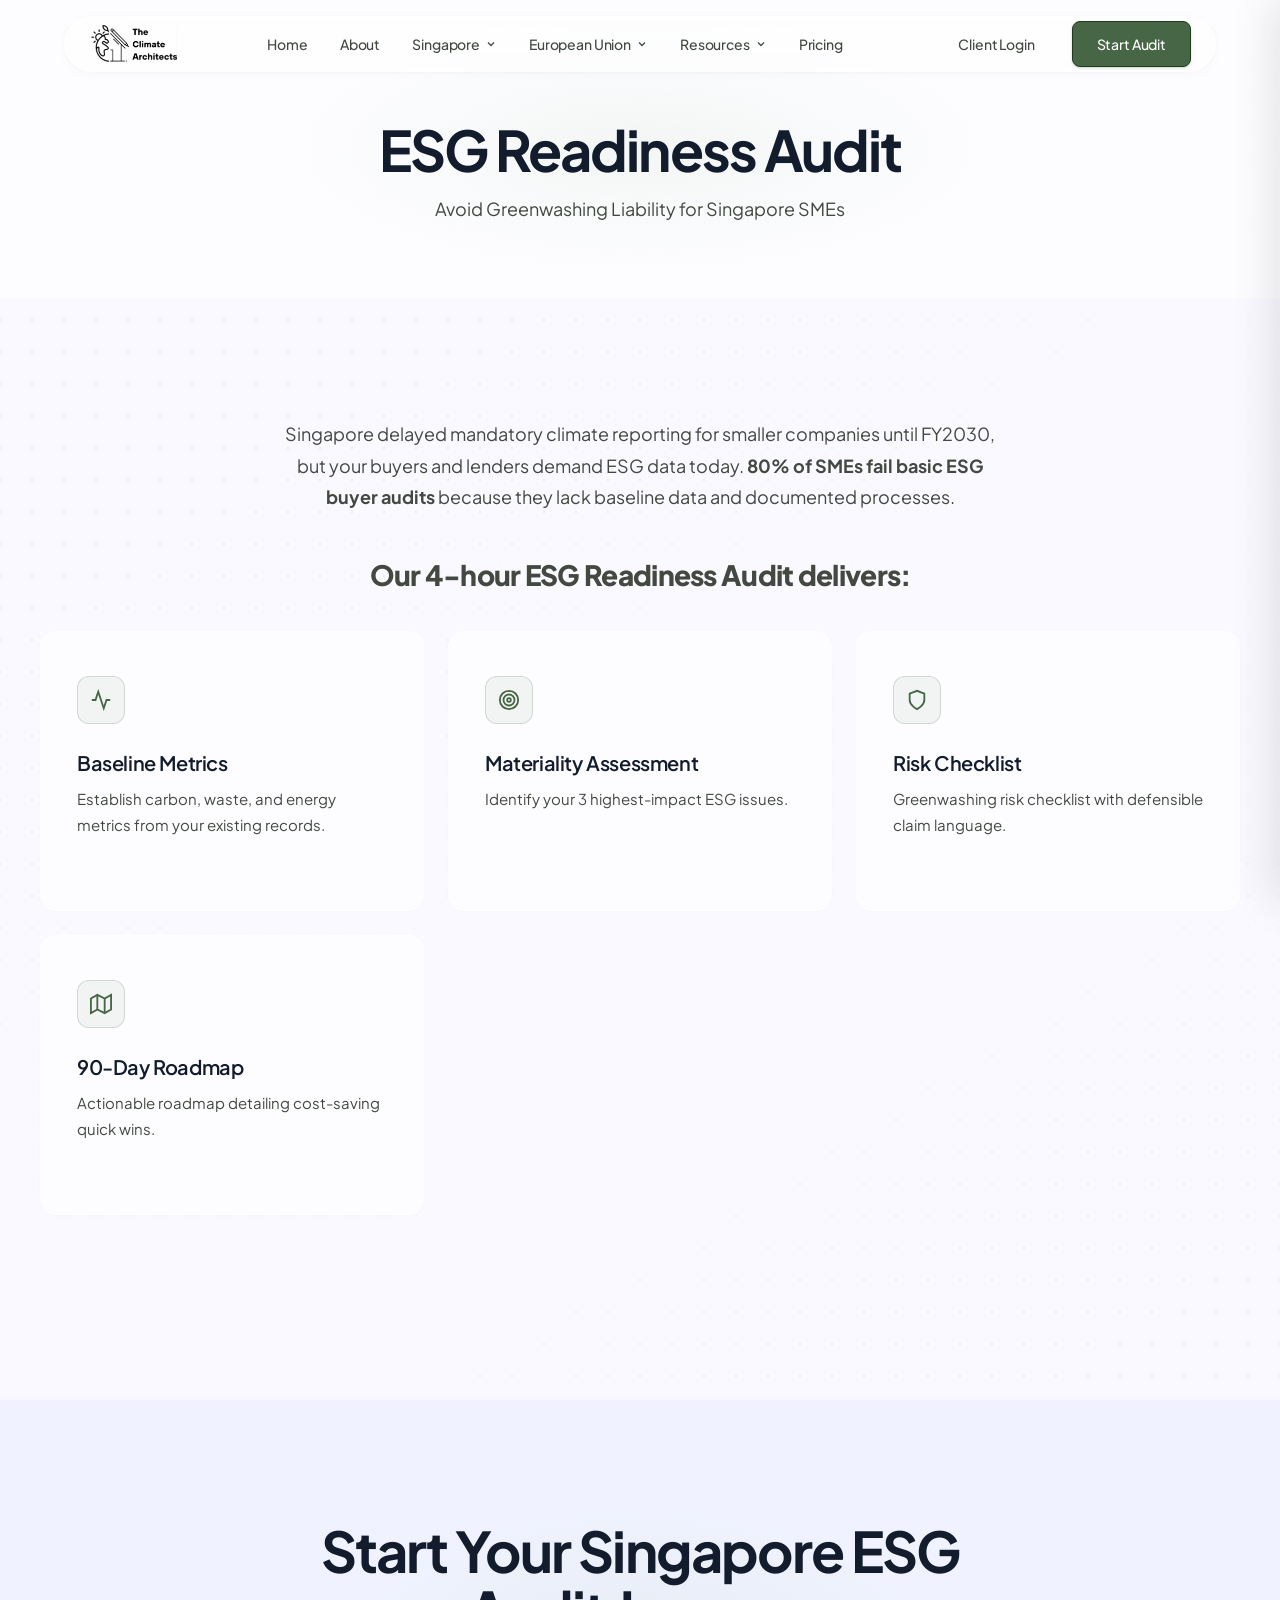
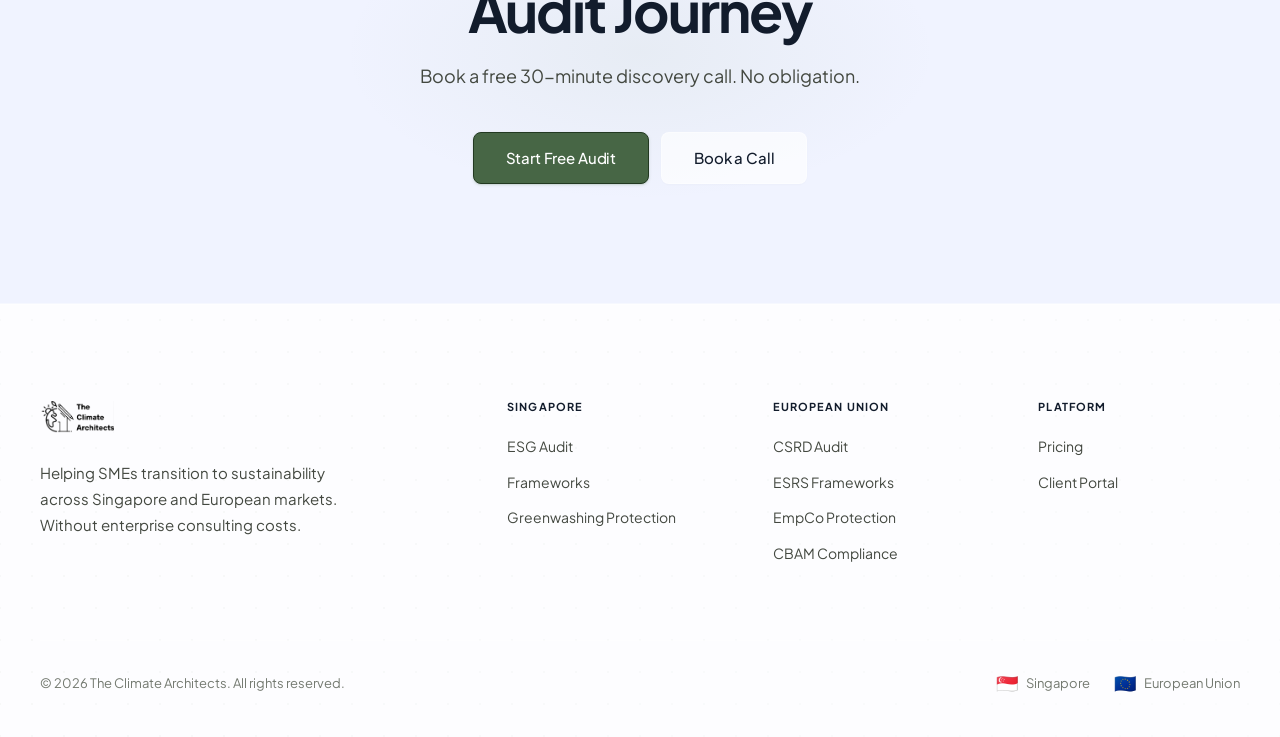
==== commit e9737530: "Add files via upload" ====
--- a/public/audit.html
+++ b/public/audit.html
@@ -4,7 +4,7 @@
     <meta charset="UTF-8">
     <meta name="viewport" content="width=device-width, initial-scale=1.0">
     <title>ESG Readiness Audit | The Climate Architects</title>
-    <link rel="stylesheet" href="css/theme.css?v=3.1">
+    <link rel="stylesheet" href="css/theme.css?v=4.2">
     
 </head>
 <body>
@@ -13,7 +13,7 @@
 
 <nav id="navbar">
     <div class="nav-container">
-        <a href="index.html" class="logo"><img src="logo.png" alt="The Climate Architects Logo"></a>
+        <a href="index.html" class="logo"><img src="logo.png?v=4.2" alt="The Climate Architects Logo"></a>
         <ul class="nav-links">
             <li><a href="index.html">Home</a></li>
             <li><a href="index.html#about">About</a></li>
@@ -48,14 +48,14 @@
                 <div class="nav-dropdown">
                     <div class="dropdown-section-label">Knowledge Hub</div>
                     <a href="index.html#decarb-lab">Decarbonisation Lab</a>
-                    <a href="#">Templates Library</a>
-                    <a href="#">Academy & Blog</a>
+                    <a href="resources.html">Templates Library</a>
                 </div>
             </li>
 
             <li><a href="pricing.html" >Pricing</a></li>
         </ul>
         <div class="nav-cta">
+            
             <a href="dashboard.html" class="btn btn-ghost-login">Client Login</a>
             <a href="dashboard.html" class="btn btn-primary">Start Audit</a>
         </div>
@@ -68,6 +68,7 @@
 </nav>
 
 <!-- Mobile Navigation Drawer -->
+<div class="mobile-nav-overlay" id="mobileNavOverlay"></div>
 <div class="mobile-nav-drawer" id="mobileNavDrawer">
     <ul class="mobile-nav-links">
         <li><a href="index.html">Home</a></li>
@@ -93,12 +94,10 @@
             <button>Resources <svg width="12" height="12" viewBox="0 0 24 24" fill="none" stroke="currentColor" stroke-width="2.5"><polyline points="6 9 12 15 18 9"/></svg></button>
             <div class="mobile-sub-drawer">
                 <a href="index.html#decarb-lab">Decarbonisation Lab</a>
-                <a href="#">Templates Library</a>
-                <a href="#">Academy & Blog</a>
+                <a href="resources.html">Templates Library</a>
             </div>
         </li>
         <li><a href="pricing.html">Pricing</a></li>
-        <li><a href="dashboard.html">Client Login</a></li>
     </ul>
 </div>
 
@@ -123,10 +122,22 @@
         </div>
     </section>
 
+
+    <div class="cta-section">
+        <div style="max-width: 720px; margin: 0 auto;" class="reveal">
+            <h2>Start Your Singapore ESG Audit Journey</h2>
+            <p>Book a free 30-minute discovery call. No obligation.</p>
+            <div style="display:flex; gap:12px; justify-content:center; flex-wrap:wrap;">
+                <a href="dashboard.html" class="btn btn-primary" style="padding:13px 32px;font-size:15px;">Start Free Audit</a>
+                <button class="btn btn-secondary" onclick="openModal('bookCall')" style="padding:13px 32px;font-size:15px;">Book a Call</button>
+            </div>
+        </div>
+    </div>
+
     <footer>
     <div class="footer-content">
         <div>
-            <a href="index.html" class="footer-logo"><img src="logo.png" alt="The Climate Architects Logo"></a>
+            <a href="index.html" class="footer-logo"><img src="logo.png?v=4.2" alt="The Climate Architects Logo"></a>
             <p style="font-size: 15px; max-width: 300px;">Helping SMEs transition to sustainability across Singapore and European markets. Without enterprise consulting costs.</p>
         </div>
         <div class="footer-section">
--- a/public/css/theme.css
+++ b/public/css/theme.css
@@ -249,11 +249,47 @@
     gap: 24px;
 }
 
-.logo img,
+.logo img {
+    height: 38px;
+    width: auto;
+    max-width: 180px;
+    background: transparent !important;
+    mix-blend-mode: multiply;
+    transition: opacity 0.3s ease;
+    display: block;
+}
+
 .nav-logo img {
     height: 32px;
     width: auto;
     mix-blend-mode: multiply;
+}
+
+.logo {
+    background: transparent;
+    display: flex;
+    align-items: center;
+    text-decoration: none;
+    mix-blend-mode: multiply;
+}
+
+.footer-logo {
+    mix-blend-mode: multiply;
+    display: inline-block;
+}
+
+img[alt="The Climate Architects"],
+img[alt="The Climate Architects Logo"],
+img[alt="TCA"] {
+    background: transparent !important;
+    mix-blend-mode: multiply;
+}
+
+.sidebar img,
+.overview-hero img,
+.fab-btn img,
+img[style*="invert"] {
+    mix-blend-mode: screen !important;
 }
 
 .nav-links {
@@ -2185,12 +2221,12 @@
     right: -320px;
     width: 320px;
     height: 100vh;
-    background: var(--color-bg-card);
-    border-left: 1px solid var(--color-border);
+    background: #FFFFFF;
+    border-left: 1px solid #E8ECE4;
     padding: 96px 32px 40px;
-    box-shadow: var(--shadow-xl);
+    box-shadow: -8px 0 40px rgba(43, 43, 43, 0.12);
     transition: right 0.35s cubic-bezier(0.16, 1, 0.3, 1);
-    z-index: 1050;
+    z-index: 1400;
     display: flex;
     flex-direction: column;
     overflow-y: auto;
@@ -2200,6 +2236,25 @@
     right: 0;
 }
 
+/* Overlay Backdrop */
+.mobile-nav-overlay {
+    display: none;
+    position: fixed;
+    inset: 0;
+    background: rgba(43, 43, 43, 0.3);
+    backdrop-filter: blur(4px);
+    z-index: 1300;
+}
+.mobile-nav-overlay.active {
+    display: block;
+    animation: fadeIn 0.25s ease;
+}
+
+@keyframes fadeIn {
+    from { opacity: 0; }
+    to { opacity: 1; }
+}
+
 .mobile-nav-links {
     list-style: none;
     display: flex;
@@ -2217,23 +2272,31 @@
     justify-content: space-between;
     align-items: center;
     width: 100%;
-    padding: 12px 16px;
     color: var(--color-text);
     font-size: 15px;
     font-weight: 600;
-    border-radius: var(--radius-lg);
     transition: all 0.18s ease;
-    background: transparent;
-    border: none;
     cursor: pointer;
     font-family: inherit;
     text-align: left;
+    border-bottom: 1px solid #F5F6F2;
+    border-radius: 0;
+    padding: 16px 20px;
+    background: transparent;
+    border-left: none;
+    border-right: none;
+    border-top: none;
 }
 
 .mobile-nav-links a:hover,
 .mobile-nav-links button:hover {
-    background: var(--color-bg-subtle);
+    background: #FAFAF8;
+    border-bottom-color: #E8ECE4;
     color: var(--color-primary);
+}
+
+.mobile-nav-links li:first-child a {
+    border-top: 1px solid #F5F6F2;
 }
 
 .mobile-nav-links button svg {
